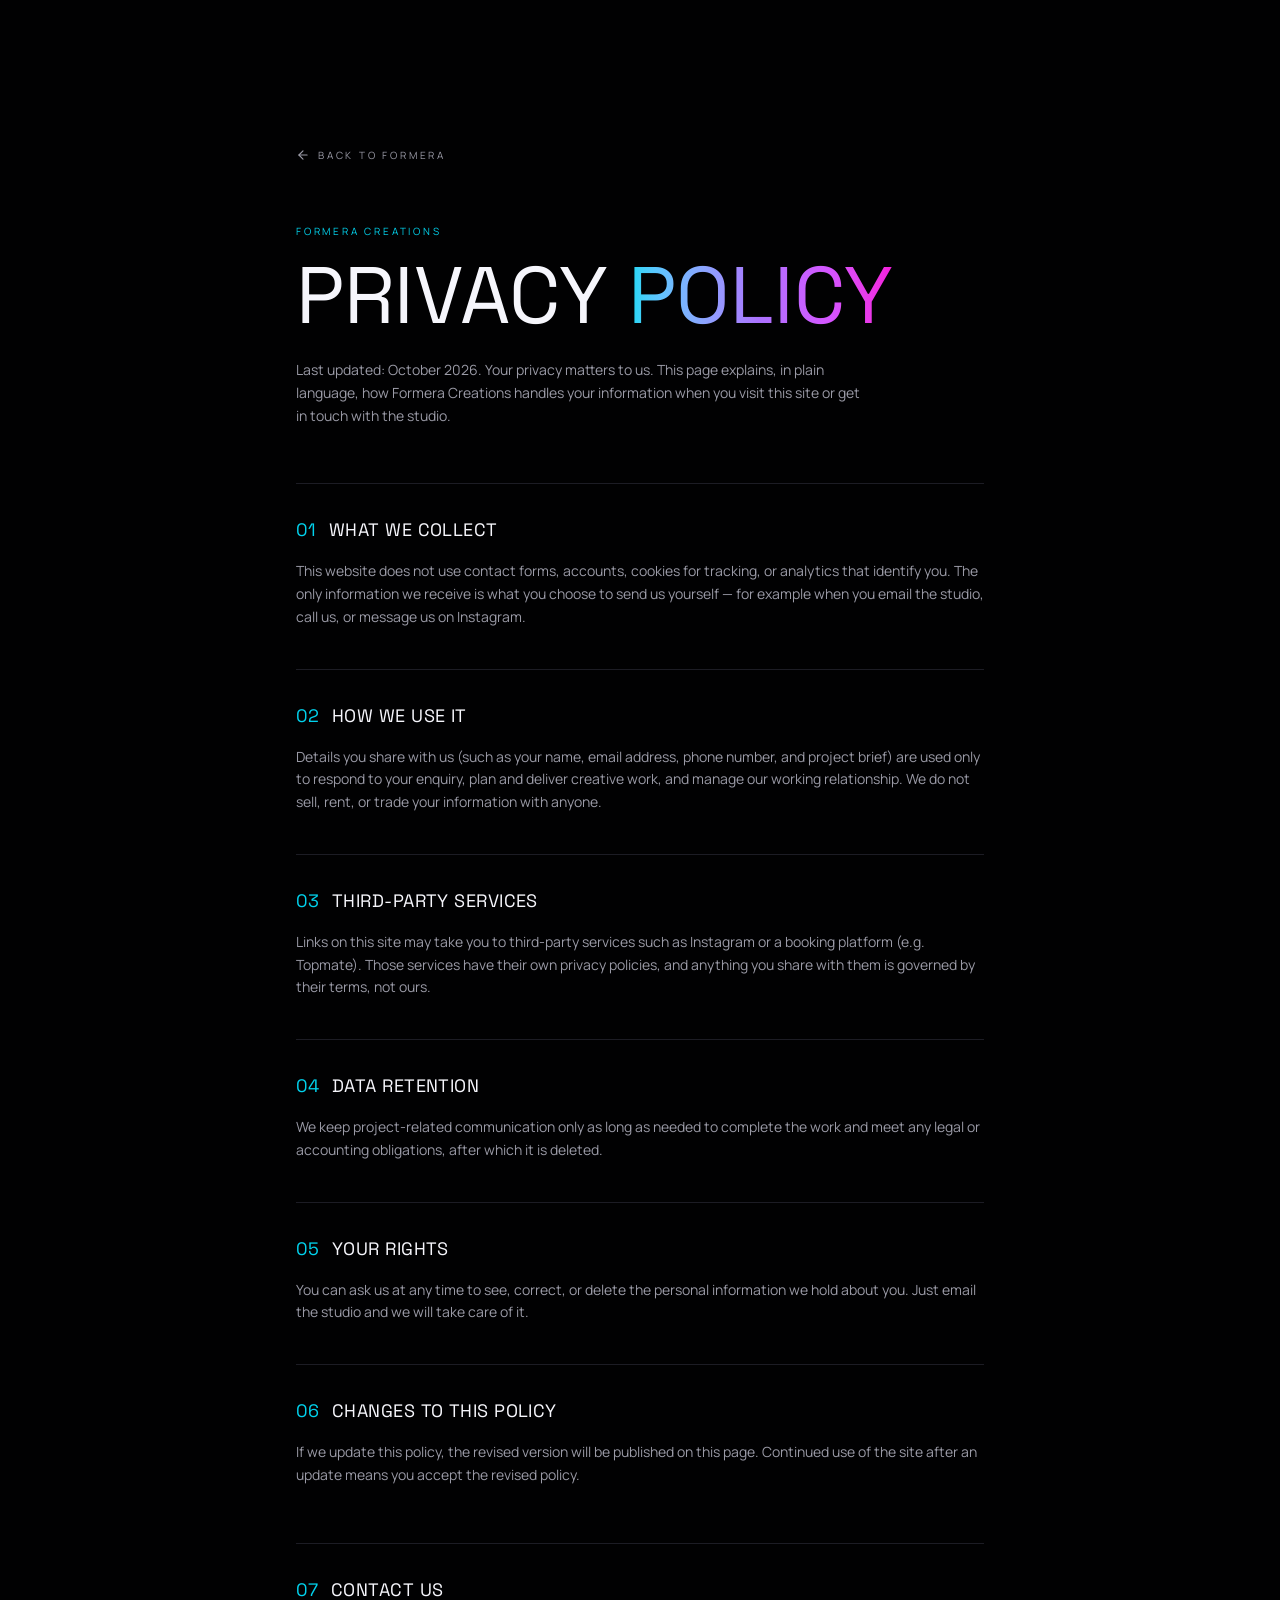
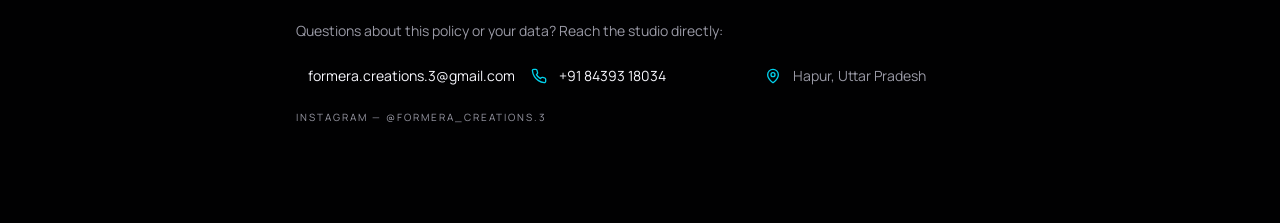
==== privacy.html @ f6e34313 "Add files via upload" ====
<!DOCTYPE html>
<html lang="en-IN">
  <head>
    <meta charset="utf-8"/>
    <meta name="viewport" content="width=device-width, initial-scale=1"/>
    <title>Privacy Policy — Formera Creations</title>
    <meta name="description" content="How Formera Creations handles your information when you visit this site or contact the studio."/>
    <meta name="author" content="Formera"/>
    <meta property="og:title" content="Privacy Policy — Formera Creations"/>
    <meta property="og:description" content="How Formera Creations handles your information when you visit this site or contact the studio."/>
    <meta property="og:type" content="website"/>
    <meta name="twitter:card" content="summary"/>
    <meta property="og:url" content="https://corridor-showcase.lovable.app/privacy"/>
    <meta property="og:site_name" content="Formera"/>
    <meta property="og:locale" content="en_IN"/>
    <meta name="twitter:title" content="Privacy Policy — Formera Creations"/>
    <meta name="twitter:description" content="How Formera Creations handles your information when you visit this site or contact the studio."/>
    <link rel="preconnect" href="https://fonts.googleapis.com"/>
    <link rel="preconnect" href="https://fonts.gstatic.com" crossorigin="anonymous"/>
    <link rel="stylesheet" href="https://fonts.googleapis.com/css2?family=Manrope:wght@400;500;600&amp;family=Space+Grotesk:wght@400;500;600;700&amp;display=swap"/>
    <link rel="stylesheet" href="css/styles.css"/>
    <link rel="icon" href="favicon.png" type="image/png"/>
    <link rel="canonical" href="https://corridor-showcase.lovable.app/privacy"/>
    <link rel="alternate" hreflang="en-IN" href="https://corridor-showcase.lovable.app/privacy"/>
    <link rel="alternate" hreflang="x-default" href="https://corridor-showcase.lovable.app/privacy"/>
    <script type="application/ld+json">
      {"@context":"https://schema.org","@type":"BreadcrumbList","itemListElement":[{"@type":"ListItem","position":1,"name":"Home","item":"https://corridor-showcase.lovable.app/"},{"@type":"ListItem","position":2,"name":"Privacy Policy","item":"https://corridor-showcase.lovable.app/privacy"}]}
    </script>
  </head>
  <body>
    <main id="top" class="min-h-screen bg-background text-foreground">
      <div class="mx-auto max-w-3xl px-5 pb-24 pt-28 md:px-10 md:pt-36">
        <a href="index.html" class="inline-flex items-center gap-2 text-[10px] uppercase tracking-[0.28em] text-muted-foreground transition-colors hover:text-accent"><svg xmlns="http://www.w3.org/2000/svg" width="24" height="24" viewBox="0 0 24 24" fill="none" stroke="currentColor" stroke-width="2" stroke-linecap="round" stroke-linejoin="round" class="lucide lucide-arrow-left size-3.5" aria-hidden="true"><path d="m12 19-7-7 7-7"></path><path d="M19 12H5"></path></svg> Back to Formera</a>
        <p class="mt-14 text-[10px] uppercase tracking-[0.28em] text-accent">Formera Creations</p>
        <h1 class="mt-4 font-display text-[clamp(2.5rem,7vw,5rem)] uppercase leading-none">Privacy <span class="text-gradient">policy</span></h1>
        <p class="mt-6 max-w-xl text-sm leading-relaxed text-muted-foreground">Last updated: October 2026. Your privacy matters to us. This page explains, in plain language, how Formera Creations handles your information when you visit this site or get in touch with the studio.</p>
        <div class="mt-14 space-y-10">
          <section class="border-t border-border pt-8">
            <h2 class="font-display text-lg uppercase tracking-wide"><span class="mr-3 text-accent">01</span>What we collect</h2>
            <p class="mt-4 text-sm leading-relaxed text-muted-foreground">This website does not use contact forms, accounts, cookies for tracking, or analytics that identify you. The only information we receive is what you choose to send us yourself — for example when you email the studio, call us, or message us on Instagram.</p>
          </section>
          <section class="border-t border-border pt-8">
            <h2 class="font-display text-lg uppercase tracking-wide"><span class="mr-3 text-accent">02</span>How we use it</h2>
            <p class="mt-4 text-sm leading-relaxed text-muted-foreground">Details you share with us (such as your name, email address, phone number, and project brief) are used only to respond to your enquiry, plan and deliver creative work, and manage our working relationship. We do not sell, rent, or trade your information with anyone.</p>
          </section>
          <section class="border-t border-border pt-8">
            <h2 class="font-display text-lg uppercase tracking-wide"><span class="mr-3 text-accent">03</span>Third-party services</h2>
            <p class="mt-4 text-sm leading-relaxed text-muted-foreground">Links on this site may take you to third-party services such as Instagram or a booking platform (e.g. Topmate). Those services have their own privacy policies, and anything you share with them is governed by their terms, not ours.</p>
          </section>
          <section class="border-t border-border pt-8">
            <h2 class="font-display text-lg uppercase tracking-wide"><span class="mr-3 text-accent">04</span>Data retention</h2>
            <p class="mt-4 text-sm leading-relaxed text-muted-foreground">We keep project-related communication only as long as needed to complete the work and meet any legal or accounting obligations, after which it is deleted.</p>
          </section>
          <section class="border-t border-border pt-8">
            <h2 class="font-display text-lg uppercase tracking-wide"><span class="mr-3 text-accent">05</span>Your rights</h2>
            <p class="mt-4 text-sm leading-relaxed text-muted-foreground">You can ask us at any time to see, correct, or delete the personal information we hold about you. Just email the studio and we will take care of it.</p>
          </section>
          <section class="border-t border-border pt-8">
            <h2 class="font-display text-lg uppercase tracking-wide"><span class="mr-3 text-accent">06</span>Changes to this policy</h2>
            <p class="mt-4 text-sm leading-relaxed text-muted-foreground">If we update this policy, the revised version will be published on this page. Continued use of the site after an update means you accept the revised policy.</p>
          </section>
        </div>
        <section class="mt-14 border-t border-border pt-8">
          <h2 class="font-display text-lg uppercase tracking-wide"><span class="mr-3 text-accent">07</span>Contact us</h2>
          <p class="mt-4 text-sm leading-relaxed text-muted-foreground">Questions about this policy or your data? Reach the studio directly:</p>
          <div class="mt-6 grid gap-4 text-sm sm:grid-cols-3">
            <a href="mailto:formera.creations.3@gmail.com" class="contact-link"><svg xmlns="http://www.w3.org/2000/svg" width="24" height="24" viewBox="0 0 24 24" fill="none" stroke="currentColor" stroke-width="2" stroke-linecap="round" stroke-linejoin="round" class="lucide lucide-mail size-4 text-accent" aria-hidden="true"><rect width="20" height="16" x="2" y="4" rx="2"></rect><path d="m22 7-8.97 5.7a1.94 1.94 0 0 1-2.06 0L2 7"></path></svg>formera.creations.3@gmail.com</a>
            <a href="tel:+918439318034" class="contact-link"><svg xmlns="http://www.w3.org/2000/svg" width="24" height="24" viewBox="0 0 24 24" fill="none" stroke="currentColor" stroke-width="2" stroke-linecap="round" stroke-linejoin="round" class="lucide lucide-phone size-4 text-accent" aria-hidden="true"><path d="M22 16.92v3a2 2 0 0 1-2.18 2 19.79 19.79 0 0 1-8.63-3.07 19.5 19.5 0 0 1-6-6 19.79 19.79 0 0 1-3.07-8.67A2 2 0 0 1 4.11 2h3a2 2 0 0 1 2 1.72 12.84 12.84 0 0 0 .7 2.81 2 2 0 0 1-.45 2.11L8.09 9.91a16 16 0 0 0 6 6l1.27-1.27a2 2 0 0 1 2.11-.45 12.84 12.84 0 0 0 2.81.7A2 2 0 0 1 22 16.92z"></path></svg>+91 84393 18034</a>
            <span class="contact-link text-muted-foreground"><svg xmlns="http://www.w3.org/2000/svg" width="24" height="24" viewBox="0 0 24 24" fill="none" stroke="currentColor" stroke-width="2" stroke-linecap="round" stroke-linejoin="round" class="lucide lucide-map-pin size-4 text-accent" aria-hidden="true"><path d="M20 10c0 4.993-5.539 10.193-7.399 11.799a1 1 0 0 1-1.202 0C9.539 20.193 4 14.993 4 10a8 8 0 0 1 16 0"></path><circle cx="12" cy="10" r="3"></circle></svg>Hapur, Uttar Pradesh</span>
          </div>
          <a href="https://www.instagram.com/formera_creations.3/" target="_blank" rel="noreferrer" class="mt-6 inline-flex items-center gap-2 text-[10px] uppercase tracking-[0.2em] text-muted-foreground transition-colors hover:text-accent">Instagram — @formera_creations.3</a>
        </section>
      </div>
    </main>
  </body>
</html>
---- css/styles.css ----
/*
 * Formera Creations — stylesheet.
 * This is the compiled result of the original src/styles.css (Tailwind CSS 4 + your theme: colours, fonts,
 * 3D tool tiles, booking cards, hero vignette, brand gradient). Colours are the same oklch values as the original.
 */
/*! tailwindcss v4.3.3 | MIT License | https://tailwindcss.com */
@layer properties;
@layer theme, base, components, utilities;
@layer theme {
  :root, :host {
    --font-sans: "Manrope", sans-serif;
    --font-mono: ui-monospace, SFMono-Regular, Menlo, Monaco, Consolas, "Liberation Mono",
          "Courier New", monospace;
    --spacing: 0.25rem;
    --container-sm: 24rem;
    --container-md: 28rem;
    --container-xl: 36rem;
    --container-3xl: 48rem;
    --container-5xl: 64rem;
    --text-xs: 0.75rem;
    --text-xs--line-height: calc(1 / 0.75);
    --text-sm: 0.875rem;
    --text-sm--line-height: calc(1.25 / 0.875);
    --text-base: 1rem;
    --text-base--line-height: calc(1.5 / 1);
    --text-lg: 1.125rem;
    --text-lg--line-height: calc(1.75 / 1.125);
    --text-xl: 1.25rem;
    --text-xl--line-height: calc(1.75 / 1.25);
    --text-2xl: 1.5rem;
    --text-2xl--line-height: calc(2 / 1.5);
    --text-3xl: 1.875rem;
    --text-3xl--line-height: calc(2.25 / 1.875);
    --text-4xl: 2.25rem;
    --text-4xl--line-height: calc(2.5 / 2.25);
    --text-5xl: 3rem;
    --text-5xl--line-height: 1;
    --text-6xl: 3.75rem;
    --text-6xl--line-height: 1;
    --text-7xl: 4.5rem;
    --text-7xl--line-height: 1;
    --font-weight-medium: 500;
    --font-weight-semibold: 600;
    --font-weight-bold: 700;
    --tracking-tight: -0.025em;
    --tracking-wide: 0.025em;
    --leading-tight: 1.25;
    --leading-relaxed: 1.625;
    --blur-sm: 8px;
    --default-transition-duration: 150ms;
    --default-transition-timing-function: cubic-bezier(0.4, 0, 0.2, 1);
    --default-font-family: "Manrope", sans-serif;
    --default-mono-font-family: var(--font-mono);
    --color-background: var(--background);
    --color-foreground: var(--foreground);
    --color-border: var(--border);
  }
}
@layer base {
  *, ::after, ::before, ::backdrop, ::file-selector-button {
    box-sizing: border-box;
    margin: 0;
    padding: 0;
    border: 0 solid;
  }
  html, :host {
    line-height: 1.5;
    -webkit-text-size-adjust: 100%;
    tab-size: 4;
    font-family: var(--default-font-family, -apple-system, BlinkMacSystemFont, "Segoe UI", Roboto, "Helvetica Neue", "Noto Sans", Arial, sans-serif, "Apple Color Emoji", "Segoe UI Emoji", "Segoe UI Symbol", "Noto Color Emoji");
    font-feature-settings: var(--default-font-feature-settings, normal);
    font-variation-settings: var(--default-font-variation-settings, normal);
    -webkit-tap-highlight-color: transparent;
  }
  hr {
    height: 0;
    color: inherit;
    border-top-width: 1px;
  }
  abbr:where([title]) {
    -webkit-text-decoration: underline dotted;
    text-decoration: underline dotted;
  }
  h1, h2, h3, h4, h5, h6 {
    font-size: inherit;
    font-weight: inherit;
  }
  a {
    color: inherit;
    -webkit-text-decoration: inherit;
    text-decoration: inherit;
  }
  b, strong {
    font-weight: bolder;
  }
  code, kbd, samp, pre {
    font-family: var(--default-mono-font-family, ui-monospace, SFMono-Regular, Menlo, Monaco, Consolas, "Liberation Mono", "Courier New", monospace);
    font-feature-settings: var(--default-mono-font-feature-settings, normal);
    font-variation-settings: var(--default-mono-font-variation-settings, normal);
    font-size: 1em;
  }
  small {
    font-size: 80%;
  }
  sub, sup {
    font-size: 75%;
    line-height: 0;
    position: relative;
    vertical-align: baseline;
  }
  sub {
    bottom: -0.25em;
  }
  sup {
    top: -0.5em;
  }
  table {
    text-indent: 0;
    border-color: inherit;
    border-collapse: collapse;
  }
  :-moz-focusring:where(:not(iframe)) {
    outline: auto;
  }
  progress {
    vertical-align: baseline;
  }
  summary {
    display: list-item;
  }
  ol, ul, menu {
    list-style: none;
  }
  img, svg, video, canvas, audio, iframe, embed, object {
    display: block;
    vertical-align: middle;
  }
  img, video {
    max-width: 100%;
    height: auto;
  }
  button, input, select, optgroup, textarea, ::file-selector-button {
    font: inherit;
    font-feature-settings: inherit;
    font-variation-settings: inherit;
    letter-spacing: inherit;
    color: inherit;
    border-radius: 0;
    background-color: transparent;
    opacity: 1;
  }
  :where(select:is([multiple], [size])) optgroup {
    font-weight: bolder;
  }
  :where(select:is([multiple], [size])) optgroup option {
    padding-inline-start: 20px;
  }
  ::file-selector-button {
    margin-inline-end: 4px;
  }
  ::placeholder {
    opacity: 1;
  }
  @supports (not (-webkit-appearance: -apple-pay-button))  or (contain-intrinsic-size: 1px) {
    ::placeholder {
      color: currentcolor;
    }
    @supports (color: color-mix(in lab, red, red)) {
      ::placeholder {
        color: color-mix(in oklab, currentcolor 50%, transparent);
      }
    }
  }
  textarea {
    resize: vertical;
  }
  ::-webkit-search-decoration {
    -webkit-appearance: none;
  }
  ::-webkit-date-and-time-value {
    min-height: 1lh;
    text-align: inherit;
  }
  ::-webkit-datetime-edit {
    display: inline-flex;
  }
  ::-webkit-datetime-edit-fields-wrapper {
    padding: 0;
  }
  ::-webkit-datetime-edit, ::-webkit-datetime-edit-year-field, ::-webkit-datetime-edit-month-field, ::-webkit-datetime-edit-day-field, ::-webkit-datetime-edit-hour-field, ::-webkit-datetime-edit-minute-field, ::-webkit-datetime-edit-second-field, ::-webkit-datetime-edit-millisecond-field, ::-webkit-datetime-edit-meridiem-field {
    padding-block: 0;
  }
  ::-webkit-calendar-picker-indicator {
    line-height: 1;
  }
  :-moz-ui-invalid {
    box-shadow: none;
  }
  button, input:where([type="button"], [type="reset"], [type="submit"]), ::file-selector-button {
    appearance: button;
  }
  ::-webkit-inner-spin-button, ::-webkit-outer-spin-button {
    height: auto;
  }
  [hidden]:where(:not([hidden="until-found"])) {
    display: none !important;
  }
}
@layer utilities {
  .tool-tile-shine {
    position: absolute;
    inset: 0;
    pointer-events: none;
    background: linear-gradient(135deg, currentColor, transparent 42%);
    opacity: 0.09;
  }
  .pointer-events-none {
    pointer-events: none;
  }
  .visible {
    visibility: visible;
  }
  .booking-horizon {
    position: absolute;
    inset: 35% -15% -30%;
    opacity: 0.55;
    background-image: linear-gradient(var(--stream-border) 1px, transparent 1px), linear-gradient(90deg, var(--stream-border) 1px, transparent 1px);
    background-size: 5rem 5rem;
    transform: rotateX(68deg);
    transform-origin: center top;
    mask-image: linear-gradient(to bottom, transparent, black 30%, transparent 92%);
  }
  .absolute {
    position: absolute;
  }
  .relative {
    position: relative;
  }
  .static {
    position: static;
  }
  .inset-0 {
    inset: 0px;
  }
  .top-4 {
    top: calc(var(--spacing) * 4);
  }
  .left-4 {
    left: calc(var(--spacing) * 4);
  }
  .isolate {
    isolation: isolate;
  }
  .z-10 {
    z-index: 10;
  }
  .z-20 {
    z-index: 20;
  }
  .mx-auto {
    margin-inline: auto;
  }
  .mt-2 {
    margin-top: calc(var(--spacing) * 2);
  }
  .mt-3 {
    margin-top: calc(var(--spacing) * 3);
  }
  .mt-4 {
    margin-top: calc(var(--spacing) * 4);
  }
  .mt-5 {
    margin-top: calc(var(--spacing) * 5);
  }
  .mt-6 {
    margin-top: calc(var(--spacing) * 6);
  }
  .mt-7 {
    margin-top: calc(var(--spacing) * 7);
  }
  .mt-8 {
    margin-top: calc(var(--spacing) * 8);
  }
  .mt-10 {
    margin-top: calc(var(--spacing) * 10);
  }
  .mt-14 {
    margin-top: calc(var(--spacing) * 14);
  }
  .mt-16 {
    margin-top: calc(var(--spacing) * 16);
  }
  .mt-20 {
    margin-top: calc(var(--spacing) * 20);
  }
  .mt-24 {
    margin-top: calc(var(--spacing) * 24);
  }
  .mt-auto {
    margin-top: auto;
  }
  .mr-3 {
    margin-right: calc(var(--spacing) * 3);
  }
  .mb-2 {
    margin-bottom: calc(var(--spacing) * 2);
  }
  .mb-3 {
    margin-bottom: calc(var(--spacing) * 3);
  }
  .mb-4 {
    margin-bottom: calc(var(--spacing) * 4);
  }
  .mb-14 {
    margin-bottom: calc(var(--spacing) * 14);
  }
  .mb-16 {
    margin-bottom: calc(var(--spacing) * 16);
  }
  .featured-work-grid {
    display: grid;
    gap: 2rem;
  }
  @media (min-width: 768px) {
    .featured-work-grid {
      grid-template-columns: minmax(0, 2.15fr) minmax(19rem, 0.9fr);
      gap: 2.5rem;
    }
  }
  .service-grid {
    display: grid;
  }
  @media (min-width: 768px) {
    .service-grid {
      grid-template-columns: repeat(2, minmax(0, 1fr));
    }
  }
  @media (min-width: 768px) {
    .service-grid > article:nth-child(odd) {
      border-right: 1px solid var(--border);
    }
  }
  .contact-link {
    display: flex;
    align-items: center;
    gap: 0.75rem;
    transition: color 180ms ease;
  }
  .contact-link:hover {
    color: var(--accent);
  }
  .block {
    display: block;
  }
  .flex {
    display: flex;
  }
  .grid {
    display: grid;
  }
  .hidden {
    display: none;
  }
  .inline-flex {
    display: inline-flex;
  }
  .aspect-\[16\/10\] {
    aspect-ratio: 16/10;
  }
  .size-3 {
    width: calc(var(--spacing) * 3);
    height: calc(var(--spacing) * 3);
  }
  .size-3\.5 {
    width: calc(var(--spacing) * 3.5);
    height: calc(var(--spacing) * 3.5);
  }
  .size-4 {
    width: calc(var(--spacing) * 4);
    height: calc(var(--spacing) * 4);
  }
  .size-8 {
    width: calc(var(--spacing) * 8);
    height: calc(var(--spacing) * 8);
  }
  .size-11 {
    width: calc(var(--spacing) * 11);
    height: calc(var(--spacing) * 11);
  }
  .size-14 {
    width: calc(var(--spacing) * 14);
    height: calc(var(--spacing) * 14);
  }
  .h-10 {
    height: calc(var(--spacing) * 10);
  }
  .h-full {
    height: 100%;
  }
  .booking-card {
    min-height: 20rem;
    transition: transform 300ms ease, border-color 300ms ease;
  }
  .booking-card:hover {
    transform: translateY(-0.5rem);
    border-color: var(--accent);
  }
  .min-h-52 {
    min-height: calc(var(--spacing) * 52);
  }
  .min-h-\[calc\(100svh-96px\)\] {
    min-height: calc(100svh - 96px);
  }
  .min-h-screen {
    min-height: 100vh;
  }
  .min-h-svh {
    min-height: 100svh;
  }
  .w-auto {
    width: auto;
  }
  .w-full {
    width: 100%;
  }
  .max-w-3xl {
    max-width: var(--container-3xl);
  }
  .max-w-5xl {
    max-width: var(--container-5xl);
  }
  .max-w-md {
    max-width: var(--container-md);
  }
  .max-w-sm {
    max-width: var(--container-sm);
  }
  .max-w-xl {
    max-width: var(--container-xl);
  }
  .tool-tile {
    transform: rotateY(-8deg) rotateX(7deg);
    transform-style: preserve-3d;
    box-shadow: 0.7rem 0.9rem 0 var(--border), 0 1.5rem 3rem var(--stream-glow);
    animation: tool-float 5s ease-in-out infinite;
    transition: border-color 250ms ease, box-shadow 250ms ease;
  }
  .tool-tile:nth-child(even) {
    transform: rotateY(8deg) rotateX(7deg);
  }
  .tool-tile:hover {
    border-color: currentColor;
    box-shadow: 0.7rem 0.9rem 0 var(--border), 0 1.5rem 3rem var(--stream-glow);
  }
  .tool-mark {
    background: var(--secondary);
    box-shadow: 0.35rem 0.35rem 0 var(--border);
    transform: translateZ(1.4rem);
  }
  .booking-grid {
    transform-style: preserve-3d;
  }
  @media (min-width: 768px) {
    .booking-grid > article:nth-child(1) {
      transform: rotateY(6deg) translateZ(1.5rem);
    }
  }
  @media (min-width: 768px) {
    .booking-grid > article:nth-child(2) {
      transform: translateZ(4rem);
    }
  }
  @media (min-width: 768px) {
    .booking-grid > article:nth-child(3) {
      transform: rotateY(-6deg) translateZ(1.5rem);
    }
  }
  .grid-cols-2 {
    grid-template-columns: repeat(2, minmax(0, 1fr));
  }
  .flex-col {
    flex-direction: column;
  }
  .flex-wrap {
    flex-wrap: wrap;
  }
  .place-items-center {
    place-items: center;
  }
  .items-center {
    align-items: center;
  }
  .items-end {
    align-items: flex-end;
  }
  .justify-between {
    justify-content: space-between;
  }
  .justify-center {
    justify-content: center;
  }
  .gap-2 {
    gap: calc(var(--spacing) * 2);
  }
  .gap-3 {
    gap: calc(var(--spacing) * 3);
  }
  .gap-4 {
    gap: calc(var(--spacing) * 4);
  }
  .gap-5 {
    gap: calc(var(--spacing) * 5);
  }
  .gap-7 {
    gap: calc(var(--spacing) * 7);
  }
  .gap-8 {
    gap: calc(var(--spacing) * 8);
  }
  .gap-14 {
    gap: calc(var(--spacing) * 14);
  }
  .gap-px {
    gap: 1px;
  }
  :where(.space-y-10 > :not(:last-child)) {
    --tw-space-y-reverse: 0;
    margin-block-start: calc(calc(var(--spacing) * 10) * var(--tw-space-y-reverse));
    margin-block-end: calc(calc(var(--spacing) * 10) * calc(1 - var(--tw-space-y-reverse)));
  }
  :where(.space-y-20 > :not(:last-child)) {
    --tw-space-y-reverse: 0;
    margin-block-start: calc(calc(var(--spacing) * 20) * var(--tw-space-y-reverse));
    margin-block-end: calc(calc(var(--spacing) * 20) * calc(1 - var(--tw-space-y-reverse)));
  }
  .overflow-hidden {
    overflow: hidden;
  }
  .overflow-x-auto {
    overflow-x: auto;
  }
  .overflow-x-hidden {
    overflow-x: hidden;
  }
  .rounded-full {
    border-radius: calc(infinity * 1px);
  }
  .rounded-md {
    border-radius: calc(var(--radius) - 2px);
  }
  .border {
    border-style: var(--tw-border-style);
    border-width: 1px;
  }
  .border-y {
    border-block-style: var(--tw-border-style);
    border-block-width: 1px;
  }
  .border-t {
    border-top-style: var(--tw-border-style);
    border-top-width: 1px;
  }
  .border-r {
    border-right-style: var(--tw-border-style);
    border-right-width: 1px;
  }
  .border-b {
    border-bottom-style: var(--tw-border-style);
    border-bottom-width: 1px;
  }
  .border-l {
    border-left-style: var(--tw-border-style);
    border-left-width: 1px;
  }
  .border-border {
    border-color: var(--border);
  }
  .border-current {
    border-color: currentcolor;
  }
  .border-foreground\/50 {
    border-color: var(--foreground);
  }
  @supports (color: color-mix(in lab, red, red)) {
    .border-foreground\/50 {
      border-color: color-mix(in oklab, var(--foreground) 50%, transparent);
    }
  }
  .border-input {
    border-color: var(--input);
  }
  .border-stream-border {
    border-color: var(--stream-border);
  }
  .bg-background {
    background-color: var(--background);
  }
  .bg-background\/80 {
    background-color: var(--background);
  }
  @supports (color: color-mix(in lab, red, red)) {
    .bg-background\/80 {
      background-color: color-mix(in oklab, var(--background) 80%, transparent);
    }
  }
  .bg-background\/85 {
    background-color: var(--background);
  }
  @supports (color: color-mix(in lab, red, red)) {
    .bg-background\/85 {
      background-color: color-mix(in oklab, var(--background) 85%, transparent);
    }
  }
  .bg-border {
    background-color: var(--border);
  }
  .bg-card {
    background-color: var(--card);
  }
  .bg-muted {
    background-color: var(--muted);
  }
  .bg-primary {
    background-color: var(--primary);
  }
  .bg-secondary {
    background-color: var(--secondary);
  }
  .text-gradient {
    background: var(--brand-gradient);
    background-clip: text;
    color: transparent;
  }
  .object-cover {
    object-fit: cover;
  }
  .p-4 {
    padding: calc(var(--spacing) * 4);
  }
  .p-6 {
    padding: calc(var(--spacing) * 6);
  }
  .p-8 {
    padding: calc(var(--spacing) * 8);
  }
  .px-3 {
    padding-inline: calc(var(--spacing) * 3);
  }
  .px-4 {
    padding-inline: calc(var(--spacing) * 4);
  }
  .px-5 {
    padding-inline: calc(var(--spacing) * 5);
  }
  .py-1 {
    padding-block: var(--spacing);
  }
  .py-2 {
    padding-block: calc(var(--spacing) * 2);
  }
  .py-5 {
    padding-block: calc(var(--spacing) * 5);
  }
  .py-6 {
    padding-block: calc(var(--spacing) * 6);
  }
  .py-8 {
    padding-block: calc(var(--spacing) * 8);
  }
  .py-24 {
    padding-block: calc(var(--spacing) * 24);
  }
  .pt-5 {
    padding-top: calc(var(--spacing) * 5);
  }
  .pt-8 {
    padding-top: calc(var(--spacing) * 8);
  }
  .pt-12 {
    padding-top: calc(var(--spacing) * 12);
  }
  .pt-20 {
    padding-top: calc(var(--spacing) * 20);
  }
  .pt-24 {
    padding-top: calc(var(--spacing) * 24);
  }
  .pt-28 {
    padding-top: calc(var(--spacing) * 28);
  }
  .pb-1 {
    padding-bottom: var(--spacing);
  }
  .pb-2 {
    padding-bottom: calc(var(--spacing) * 2);
  }
  .pb-5 {
    padding-bottom: calc(var(--spacing) * 5);
  }
  .pb-7 {
    padding-bottom: calc(var(--spacing) * 7);
  }
  .pb-8 {
    padding-bottom: calc(var(--spacing) * 8);
  }
  .pb-10 {
    padding-bottom: calc(var(--spacing) * 10);
  }
  .pb-16 {
    padding-bottom: calc(var(--spacing) * 16);
  }
  .pb-24 {
    padding-bottom: calc(var(--spacing) * 24);
  }
  .text-center {
    text-align: center;
  }
  .text-right {
    text-align: right;
  }
  .font-display {
    font-family: "Space Grotesk", sans-serif;
  }
  .text-2xl {
    font-size: var(--text-2xl);
    line-height: var(--tw-leading, var(--text-2xl--line-height));
  }
  .text-3xl {
    font-size: var(--text-3xl);
    line-height: var(--tw-leading, var(--text-3xl--line-height));
  }
  .text-4xl {
    font-size: var(--text-4xl);
    line-height: var(--tw-leading, var(--text-4xl--line-height));
  }
  .text-5xl {
    font-size: var(--text-5xl);
    line-height: var(--tw-leading, var(--text-5xl--line-height));
  }
  .text-7xl {
    font-size: var(--text-7xl);
    line-height: var(--tw-leading, var(--text-7xl--line-height));
  }
  .text-base {
    font-size: var(--text-base);
    line-height: var(--tw-leading, var(--text-base--line-height));
  }
  .text-lg {
    font-size: var(--text-lg);
    line-height: var(--tw-leading, var(--text-lg--line-height));
  }
  .text-sm {
    font-size: var(--text-sm);
    line-height: var(--tw-leading, var(--text-sm--line-height));
  }
  .text-xl {
    font-size: var(--text-xl);
    line-height: var(--tw-leading, var(--text-xl--line-height));
  }
  .text-xs {
    font-size: var(--text-xs);
    line-height: var(--tw-leading, var(--text-xs--line-height));
  }
  .text-\[10px\] {
    font-size: 10px;
  }
  .text-\[clamp\(1\.2rem\,3vw\,2\.5rem\)\] {
    font-size: clamp(1.2rem, 3vw, 2.5rem);
  }
  .text-\[clamp\(2\.5rem\,7vw\,5rem\)\] {
    font-size: clamp(2.5rem, 7vw, 5rem);
  }
  .text-\[clamp\(3\.5rem\,12vw\,11rem\)\] {
    font-size: clamp(3.5rem, 12vw, 11rem);
  }
  .text-\[clamp\(3rem\,10vw\,9rem\)\] {
    font-size: clamp(3rem, 10vw, 9rem);
  }
  .leading-\[0\.8\] {
    --tw-leading: 0.8;
    line-height: 0.8;
  }
  .leading-\[1\.05\] {
    --tw-leading: 1.05;
    line-height: 1.05;
  }
  .leading-\[1\.15\] {
    --tw-leading: 1.15;
    line-height: 1.15;
  }
  .leading-none {
    --tw-leading: 1;
    line-height: 1;
  }
  .leading-relaxed {
    --tw-leading: var(--leading-relaxed);
    line-height: var(--leading-relaxed);
  }
  .leading-tight {
    --tw-leading: var(--leading-tight);
    line-height: var(--leading-tight);
  }
  .font-bold {
    --tw-font-weight: var(--font-weight-bold);
    font-weight: var(--font-weight-bold);
  }
  .font-medium {
    --tw-font-weight: var(--font-weight-medium);
    font-weight: var(--font-weight-medium);
  }
  .font-semibold {
    --tw-font-weight: var(--font-weight-semibold);
    font-weight: var(--font-weight-semibold);
  }
  .tracking-\[0\.2em\] {
    --tw-tracking: 0.2em;
    letter-spacing: 0.2em;
  }
  .tracking-\[0\.03em\] {
    --tw-tracking: 0.03em;
    letter-spacing: 0.03em;
  }
  .tracking-\[0\.12em\] {
    --tw-tracking: 0.12em;
    letter-spacing: 0.12em;
  }
  .tracking-\[0\.14em\] {
    --tw-tracking: 0.14em;
    letter-spacing: 0.14em;
  }
  .tracking-\[0\.16em\] {
    --tw-tracking: 0.16em;
    letter-spacing: 0.16em;
  }
  .tracking-\[0\.18em\] {
    --tw-tracking: 0.18em;
    letter-spacing: 0.18em;
  }
  .tracking-\[0\.28em\] {
    --tw-tracking: 0.28em;
    letter-spacing: 0.28em;
  }
  .tracking-\[0\.36em\] {
    --tw-tracking: 0.36em;
    letter-spacing: 0.36em;
  }
  .tracking-tight {
    --tw-tracking: var(--tracking-tight);
    letter-spacing: var(--tracking-tight);
  }
  .tracking-wide {
    --tw-tracking: var(--tracking-wide);
    letter-spacing: var(--tracking-wide);
  }
  .nav-link {
    color: var(--muted-foreground);
    transition: color 180ms ease;
  }
  .nav-link:hover {
    color: var(--foreground);
  }
  .text-accent {
    color: var(--accent);
  }
  .text-foreground {
    color: var(--foreground);
  }
  .text-foreground\/85 {
    color: var(--foreground);
  }
  @supports (color: color-mix(in lab, red, red)) {
    .text-foreground\/85 {
      color: color-mix(in oklab, var(--foreground) 85%, transparent);
    }
  }
  .text-muted-foreground {
    color: var(--muted-foreground);
  }
  .text-primary-foreground {
    color: var(--primary-foreground);
  }
  .uppercase {
    text-transform: uppercase;
  }
  .shadow-stream-card {
    --tw-shadow: 0 0 40px var(--tw-shadow-color, var(--stream-glow));
    box-shadow: var(--tw-inset-shadow), var(--tw-inset-ring-shadow), var(--tw-ring-offset-shadow), var(--tw-ring-shadow), var(--tw-shadow);
  }
  .saturate-125 {
    --tw-saturate: saturate(125%);
    filter: var(--tw-blur,) var(--tw-brightness,) var(--tw-contrast,) var(--tw-grayscale,) var(--tw-hue-rotate,) var(--tw-invert,) var(--tw-saturate,) var(--tw-sepia,) var(--tw-drop-shadow,);
  }
  .backdrop-blur-sm {
    --tw-backdrop-blur: blur(var(--blur-sm));
    -webkit-backdrop-filter: var(--tw-backdrop-blur,) var(--tw-backdrop-brightness,) var(--tw-backdrop-contrast,) var(--tw-backdrop-grayscale,) var(--tw-backdrop-hue-rotate,) var(--tw-backdrop-invert,) var(--tw-backdrop-opacity,) var(--tw-backdrop-saturate,) var(--tw-backdrop-sepia,);
    backdrop-filter: var(--tw-backdrop-blur,) var(--tw-backdrop-brightness,) var(--tw-backdrop-contrast,) var(--tw-backdrop-grayscale,) var(--tw-backdrop-hue-rotate,) var(--tw-backdrop-invert,) var(--tw-backdrop-opacity,) var(--tw-backdrop-saturate,) var(--tw-backdrop-sepia,);
  }
  .transition-colors {
    transition-property: color, background-color, border-color, outline-color, text-decoration-color, fill, stroke, --tw-gradient-from, --tw-gradient-via, --tw-gradient-to;
    transition-timing-function: var(--tw-ease, var(--default-transition-timing-function));
    transition-duration: var(--tw-duration, var(--default-transition-duration));
  }
  .transition-opacity {
    transition-property: opacity;
    transition-timing-function: var(--tw-ease, var(--default-transition-timing-function));
    transition-duration: var(--tw-duration, var(--default-transition-duration));
  }
  .transition-transform {
    transition-property: transform, translate, scale, rotate;
    transition-timing-function: var(--tw-ease, var(--default-transition-timing-function));
    transition-duration: var(--tw-duration, var(--default-transition-duration));
  }
  .duration-300 {
    --tw-duration: 300ms;
    transition-duration: 300ms;
  }
  .duration-700 {
    --tw-duration: 700ms;
    transition-duration: 700ms;
  }
  .booking-stage {
    background: var(--hero-surface);
    perspective: 75rem;
  }
  .tools-stage {
    background: var(--hero-surface);
    perspective: 65rem;
  }
  .bg-hero {
    background: var(--hero-surface);
  }
  .bg-hero-vignette {
    background: var(--hero-vignette);
  }
  .tools-grid {
    transform-style: preserve-3d;
  }
  @media (hover: hover) {
    .group-hover\:translate-x-0\.5:is(:where(.group):hover *) {
      --tw-translate-x: calc(var(--spacing) * 0.5);
      translate: var(--tw-translate-x) var(--tw-translate-y);
    }
    .group-hover\:translate-x-2:is(:where(.group):hover *) {
      --tw-translate-x: calc(var(--spacing) * 2);
      translate: var(--tw-translate-x) var(--tw-translate-y);
    }
    .group-hover\:-translate-y-0\.5:is(:where(.group):hover *) {
      --tw-translate-y: calc(var(--spacing) * -0.5);
      translate: var(--tw-translate-x) var(--tw-translate-y);
    }
    .group-hover\:text-accent:is(:where(.group):hover *) {
      color: var(--accent);
    }
    .hover\:scale-\[1\.02\]:hover {
      scale: 1.02;
    }
    .hover\:border-accent:hover {
      border-color: var(--accent);
    }
    .hover\:bg-accent:hover {
      background-color: var(--accent);
    }
    .hover\:bg-primary\/90:hover {
      background-color: var(--primary);
    }
    @supports (color: color-mix(in lab, red, red)) {
      .hover\:bg-primary\/90:hover {
        background-color: color-mix(in oklab, var(--primary) 90%, transparent);
      }
    }
    .hover\:text-accent:hover {
      color: var(--accent);
    }
    .hover\:opacity-75:hover {
      opacity: 75%;
    }
  }
  @media (width >= 40rem) {
    .sm\:min-h-60 {
      min-height: calc(var(--spacing) * 60);
    }
    .sm\:grid-cols-3 {
      grid-template-columns: repeat(3, minmax(0, 1fr));
    }
    .sm\:flex-row {
      flex-direction: row;
    }
  }
  @media (width >= 48rem) {
    .md\:order-1 {
      order: 1;
    }
    .md\:order-2 {
      order: 2;
    }
    .md\:col-span-2 {
      grid-column: span 2 / span 2;
    }
    .md\:col-span-4 {
      grid-column: span 4 / span 4;
    }
    .md\:col-span-6 {
      grid-column: span 6 / span 6;
    }
    .md\:block {
      display: block;
    }
    .md\:size-14 {
      width: calc(var(--spacing) * 14);
      height: calc(var(--spacing) * 14);
    }
    .md\:size-16 {
      width: calc(var(--spacing) * 16);
      height: calc(var(--spacing) * 16);
    }
    .md\:h-12 {
      height: calc(var(--spacing) * 12);
    }
    .md\:grid-cols-2 {
      grid-template-columns: repeat(2, minmax(0, 1fr));
    }
    .md\:grid-cols-3 {
      grid-template-columns: repeat(3, minmax(0, 1fr));
    }
    .md\:grid-cols-4 {
      grid-template-columns: repeat(4, minmax(0, 1fr));
    }
    .md\:grid-cols-12 {
      grid-template-columns: repeat(12, minmax(0, 1fr));
    }
    .md\:grid-cols-\[1fr_2\.2fr\] {
      grid-template-columns: 1fr 2.2fr;
    }
    .md\:flex-row {
      flex-direction: row;
    }
    .md\:items-end {
      align-items: flex-end;
    }
    .md\:gap-5 {
      gap: calc(var(--spacing) * 5);
    }
    .md\:gap-8 {
      gap: calc(var(--spacing) * 8);
    }
    :where(.md\:space-y-32 > :not(:last-child)) {
      --tw-space-y-reverse: 0;
      margin-block-start: calc(calc(var(--spacing) * 32) * var(--tw-space-y-reverse));
      margin-block-end: calc(calc(var(--spacing) * 32) * calc(1 - var(--tw-space-y-reverse)));
    }
    .md\:p-5 {
      padding: calc(var(--spacing) * 5);
    }
    .md\:p-8 {
      padding: calc(var(--spacing) * 8);
    }
    .md\:p-9 {
      padding: calc(var(--spacing) * 9);
    }
    .md\:px-10 {
      padding-inline: calc(var(--spacing) * 10);
    }
    .md\:py-7 {
      padding-block: calc(var(--spacing) * 7);
    }
    .md\:py-36 {
      padding-block: calc(var(--spacing) * 36);
    }
    .md\:pt-28 {
      padding-top: calc(var(--spacing) * 28);
    }
    .md\:pt-36 {
      padding-top: calc(var(--spacing) * 36);
    }
    .md\:pb-10 {
      padding-bottom: calc(var(--spacing) * 10);
    }
    .md\:pb-36 {
      padding-bottom: calc(var(--spacing) * 36);
    }
    .md\:text-right {
      text-align: right;
    }
    .md\:text-3xl {
      font-size: var(--text-3xl);
      line-height: var(--tw-leading, var(--text-3xl--line-height));
    }
    .md\:text-5xl {
      font-size: var(--text-5xl);
      line-height: var(--tw-leading, var(--text-5xl--line-height));
    }
    .md\:text-6xl {
      font-size: var(--text-6xl);
      line-height: var(--tw-leading, var(--text-6xl--line-height));
    }
    .md\:text-7xl {
      font-size: var(--text-7xl);
      line-height: var(--tw-leading, var(--text-7xl--line-height));
    }
    .md\:text-base {
      font-size: var(--text-base);
      line-height: var(--tw-leading, var(--text-base--line-height));
    }
    .md\:text-lg {
      font-size: var(--text-lg);
      line-height: var(--tw-leading, var(--text-lg--line-height));
    }
  }
  @media (width >= 64rem) {
    .lg\:flex {
      display: flex;
    }
    .lg\:grid-cols-6 {
      grid-template-columns: repeat(6, minmax(0, 1fr));
    }
  }
}
:root {
  --radius: 0.4rem;
  --background: oklch(0.075 0.008 286);
  --foreground: oklch(0.975 0.008 286);
  --card: oklch(0.12 0.015 286);
  --card-foreground: oklch(0.975 0.008 286);
  --popover: oklch(0.12 0.015 286);
  --popover-foreground: oklch(0.975 0.008 286);
  --primary: oklch(0.73 0.2 303);
  --primary-foreground: oklch(0.08 0.01 286);
  --secondary: oklch(0.11 0.015 286);
  --secondary-foreground: oklch(0.975 0.008 286);
  --muted: oklch(0.16 0.016 286);
  --muted-foreground: oklch(0.69 0.018 286);
  --accent: oklch(0.79 0.14 211);
  --accent-foreground: oklch(0.08 0.01 286);
  --destructive: oklch(0.577 0.245 27.325);
  --destructive-foreground: oklch(0.984 0.003 247.858);
  --border: oklch(0.28 0.018 286 / 70%);
  --input: oklch(0.22 0.018 286);
  --ring: oklch(0.73 0.2 303);
  --stream-border: oklch(0.86 0.12 248 / 28%);
  --stream-glow: oklch(0.67 0.27 315 / 18%);
  --hero-surface: linear-gradient(180deg, oklch(0.075 0.008 286), oklch(0.1 0.03 298));
  --hero-vignette: linear-gradient(180deg, oklch(0.075 0.008 286 / 45%) 0%, transparent 24%, transparent 68%, oklch(0.075 0.008 286 / 90%) 100%);
  --brand-gradient: linear-gradient(90deg, oklch(0.81 0.14 210), oklch(0.7 0.25 294), oklch(0.67 0.29 334));
  --tool-magenta: oklch(0.73 0.22 338);
  --chart-1: oklch(0.646 0.222 41.116);
  --chart-2: oklch(0.6 0.118 184.704);
  --chart-3: oklch(0.398 0.07 227.392);
  --chart-4: oklch(0.828 0.189 84.429);
  --chart-5: oklch(0.769 0.188 70.08);
  --sidebar: oklch(0.984 0.003 247.858);
  --sidebar-foreground: oklch(0.129 0.042 264.695);
  --sidebar-primary: oklch(0.208 0.042 265.755);
  --sidebar-primary-foreground: oklch(0.984 0.003 247.858);
  --sidebar-accent: oklch(0.968 0.007 247.896);
  --sidebar-accent-foreground: oklch(0.208 0.042 265.755);
  --sidebar-border: oklch(0.929 0.013 255.508);
  --sidebar-ring: oklch(0.704 0.04 256.788);
}
.dark {
  --background: oklch(0.129 0.042 264.695);
  --foreground: oklch(0.984 0.003 247.858);
  --card: oklch(0.208 0.042 265.755);
  --card-foreground: oklch(0.984 0.003 247.858);
  --popover: oklch(0.208 0.042 265.755);
  --popover-foreground: oklch(0.984 0.003 247.858);
  --primary: oklch(0.929 0.013 255.508);
  --primary-foreground: oklch(0.208 0.042 265.755);
  --secondary: oklch(0.279 0.041 260.031);
  --secondary-foreground: oklch(0.984 0.003 247.858);
  --muted: oklch(0.279 0.041 260.031);
  --muted-foreground: oklch(0.704 0.04 256.788);
  --accent: oklch(0.279 0.041 260.031);
  --accent-foreground: oklch(0.984 0.003 247.858);
  --destructive: oklch(0.704 0.191 22.216);
  --destructive-foreground: oklch(0.984 0.003 247.858);
  --border: oklch(1 0 0 / 10%);
  --input: oklch(1 0 0 / 15%);
  --ring: oklch(0.551 0.027 264.364);
  --chart-1: oklch(0.488 0.243 264.376);
  --chart-2: oklch(0.696 0.17 162.48);
  --chart-3: oklch(0.769 0.188 70.08);
  --chart-4: oklch(0.627 0.265 303.9);
  --chart-5: oklch(0.645 0.246 16.439);
  --sidebar: oklch(0.208 0.042 265.755);
  --sidebar-foreground: oklch(0.984 0.003 247.858);
  --sidebar-primary: oklch(0.488 0.243 264.376);
  --sidebar-primary-foreground: oklch(0.984 0.003 247.858);
  --sidebar-accent: oklch(0.279 0.041 260.031);
  --sidebar-accent-foreground: oklch(0.984 0.003 247.858);
  --sidebar-border: oklch(1 0 0 / 10%);
  --sidebar-ring: oklch(0.551 0.027 264.364);
}
@layer base {
  * {
    border-color: var(--color-border);
  }
  body {
    background-color: var(--color-background);
    color: var(--color-foreground);
    font-family: var(--font-sans);
    letter-spacing: 0;
  }
  html {
    scroll-behavior: smooth;
  }
  ::selection {
    background: var(--primary);
    color: var(--primary-foreground);
  }
}
@keyframes tool-float {
  0%, 100% {
    translate: 0 0;
  }
  50% {
    translate: 0 -0.45rem;
  }
}
@media (prefers-reduced-motion: reduce) {
  html {
    scroll-behavior: auto;
  }
  *, *::before, *::after {
    animation-duration: 0.01ms !important;
    transition-duration: 0.01ms !important;
  }
}
@property --tw-space-y-reverse {
  syntax: "*";
  inherits: false;
  initial-value: 0;
}
@property --tw-border-style {
  syntax: "*";
  inherits: false;
  initial-value: solid;
}
@property --tw-leading {
  syntax: "*";
  inherits: false;
}
@property --tw-font-weight {
  syntax: "*";
  inherits: false;
}
@property --tw-tracking {
  syntax: "*";
  inherits: false;
}
@property --tw-shadow {
  syntax: "*";
  inherits: false;
  initial-value: 0 0 #0000;
}
@property --tw-shadow-color {
  syntax: "*";
  inherits: false;
}
@property --tw-shadow-alpha {
  syntax: "<percentage>";
  inherits: false;
  initial-value: 100%;
}
@property --tw-inset-shadow {
  syntax: "*";
  inherits: false;
  initial-value: 0 0 #0000;
}
@property --tw-inset-shadow-color {
  syntax: "*";
  inherits: false;
}
@property --tw-inset-shadow-alpha {
  syntax: "<percentage>";
  inherits: false;
  initial-value: 100%;
}
@property --tw-ring-color {
  syntax: "*";
  inherits: false;
}
@property --tw-ring-shadow {
  syntax: "*";
  inherits: false;
  initial-value: 0 0 #0000;
}
@property --tw-inset-ring-color {
  syntax: "*";
  inherits: false;
}
@property --tw-inset-ring-shadow {
  syntax: "*";
  inherits: false;
  initial-value: 0 0 #0000;
}
@property --tw-ring-inset {
  syntax: "*";
  inherits: false;
}
@property --tw-ring-offset-width {
  syntax: "<length>";
  inherits: false;
  initial-value: 0px;
}
@property --tw-ring-offset-color {
  syntax: "*";
  inherits: false;
  initial-value: #fff;
}
@property --tw-ring-offset-shadow {
  syntax: "*";
  inherits: false;
  initial-value: 0 0 #0000;
}
@property --tw-blur {
  syntax: "*";
  inherits: false;
}
@property --tw-brightness {
  syntax: "*";
  inherits: false;
}
@property --tw-contrast {
  syntax: "*";
  inherits: false;
}
@property --tw-grayscale {
  syntax: "*";
  inherits: false;
}
@property --tw-hue-rotate {
  syntax: "*";
  inherits: false;
}
@property --tw-invert {
  syntax: "*";
  inherits: false;
}
@property --tw-opacity {
  syntax: "*";
  inherits: false;
}
@property --tw-saturate {
  syntax: "*";
  inherits: false;
}
@property --tw-sepia {
  syntax: "*";
  inherits: false;
}
@property --tw-drop-shadow {
  syntax: "*";
  inherits: false;
}
@property --tw-drop-shadow-color {
  syntax: "*";
  inherits: false;
}
@property --tw-drop-shadow-alpha {
  syntax: "<percentage>";
  inherits: false;
  initial-value: 100%;
}
@property --tw-drop-shadow-size {
  syntax: "*";
  inherits: false;
}
@property --tw-backdrop-blur {
  syntax: "*";
  inherits: false;
}
@property --tw-backdrop-brightness {
  syntax: "*";
  inherits: false;
}
@property --tw-backdrop-contrast {
  syntax: "*";
  inherits: false;
}
@property --tw-backdrop-grayscale {
  syntax: "*";
  inherits: false;
}
@property --tw-backdrop-hue-rotate {
  syntax: "*";
  inherits: false;
}
@property --tw-backdrop-invert {
  syntax: "*";
  inherits: false;
}
@property --tw-backdrop-opacity {
  syntax: "*";
  inherits: false;
}
@property --tw-backdrop-saturate {
  syntax: "*";
  inherits: false;
}
@property --tw-backdrop-sepia {
  syntax: "*";
  inherits: false;
}
@property --tw-duration {
  syntax: "*";
  inherits: false;
}
@property --tw-translate-x {
  syntax: "*";
  inherits: false;
  initial-value: 0;
}
@property --tw-translate-y {
  syntax: "*";
  inherits: false;
  initial-value: 0;
}
@property --tw-translate-z {
  syntax: "*";
  inherits: false;
  initial-value: 0;
}
@layer properties {
  @supports ((-webkit-hyphens: none) and (not (margin-trim: inline))) or ((-moz-orient: inline) and (not (color:rgb(from red r g b)))) {
    *, ::before, ::after, ::backdrop {
      --tw-space-y-reverse: 0;
      --tw-border-style: solid;
      --tw-leading: initial;
      --tw-font-weight: initial;
      --tw-tracking: initial;
      --tw-shadow: 0 0 #0000;
      --tw-shadow-color: initial;
      --tw-shadow-alpha: 100%;
      --tw-inset-shadow: 0 0 #0000;
      --tw-inset-shadow-color: initial;
      --tw-inset-shadow-alpha: 100%;
      --tw-ring-color: initial;
      --tw-ring-shadow: 0 0 #0000;
      --tw-inset-ring-color: initial;
      --tw-inset-ring-shadow: 0 0 #0000;
      --tw-ring-inset: initial;
      --tw-ring-offset-width: 0px;
      --tw-ring-offset-color: #fff;
      --tw-ring-offset-shadow: 0 0 #0000;
      --tw-blur: initial;
      --tw-brightness: initial;
      --tw-contrast: initial;
      --tw-grayscale: initial;
      --tw-hue-rotate: initial;
      --tw-invert: initial;
      --tw-opacity: initial;
      --tw-saturate: initial;
      --tw-sepia: initial;
      --tw-drop-shadow: initial;
      --tw-drop-shadow-color: initial;
      --tw-drop-shadow-alpha: 100%;
      --tw-drop-shadow-size: initial;
      --tw-backdrop-blur: initial;
      --tw-backdrop-brightness: initial;
      --tw-backdrop-contrast: initial;
      --tw-backdrop-grayscale: initial;
      --tw-backdrop-hue-rotate: initial;
      --tw-backdrop-invert: initial;
      --tw-backdrop-opacity: initial;
      --tw-backdrop-saturate: initial;
      --tw-backdrop-sepia: initial;
      --tw-duration: initial;
      --tw-translate-x: 0;
      --tw-translate-y: 0;
      --tw-translate-z: 0;
    }
  }
}

/*
 * OPTIONAL: tint colours for the six "Tools of the trade" tiles.
 * The original src/styles.css defines these three classes, but the original build never generated them
 * (the class name is assembled in code as tool-tone-${tone}, which Tailwind cannot detect), so on the original
 * site the tiles are plain white. To switch the cyan / violet / magenta tints on, delete the comment opener on
 * the line directly below this note and the comment closer on the line directly after the three rules.
 */
/*
.tool-tone-cyan { color: var(--accent); }
.tool-tone-violet { color: var(--primary); }
.tool-tone-magenta { color: var(--tool-magenta); }
*/
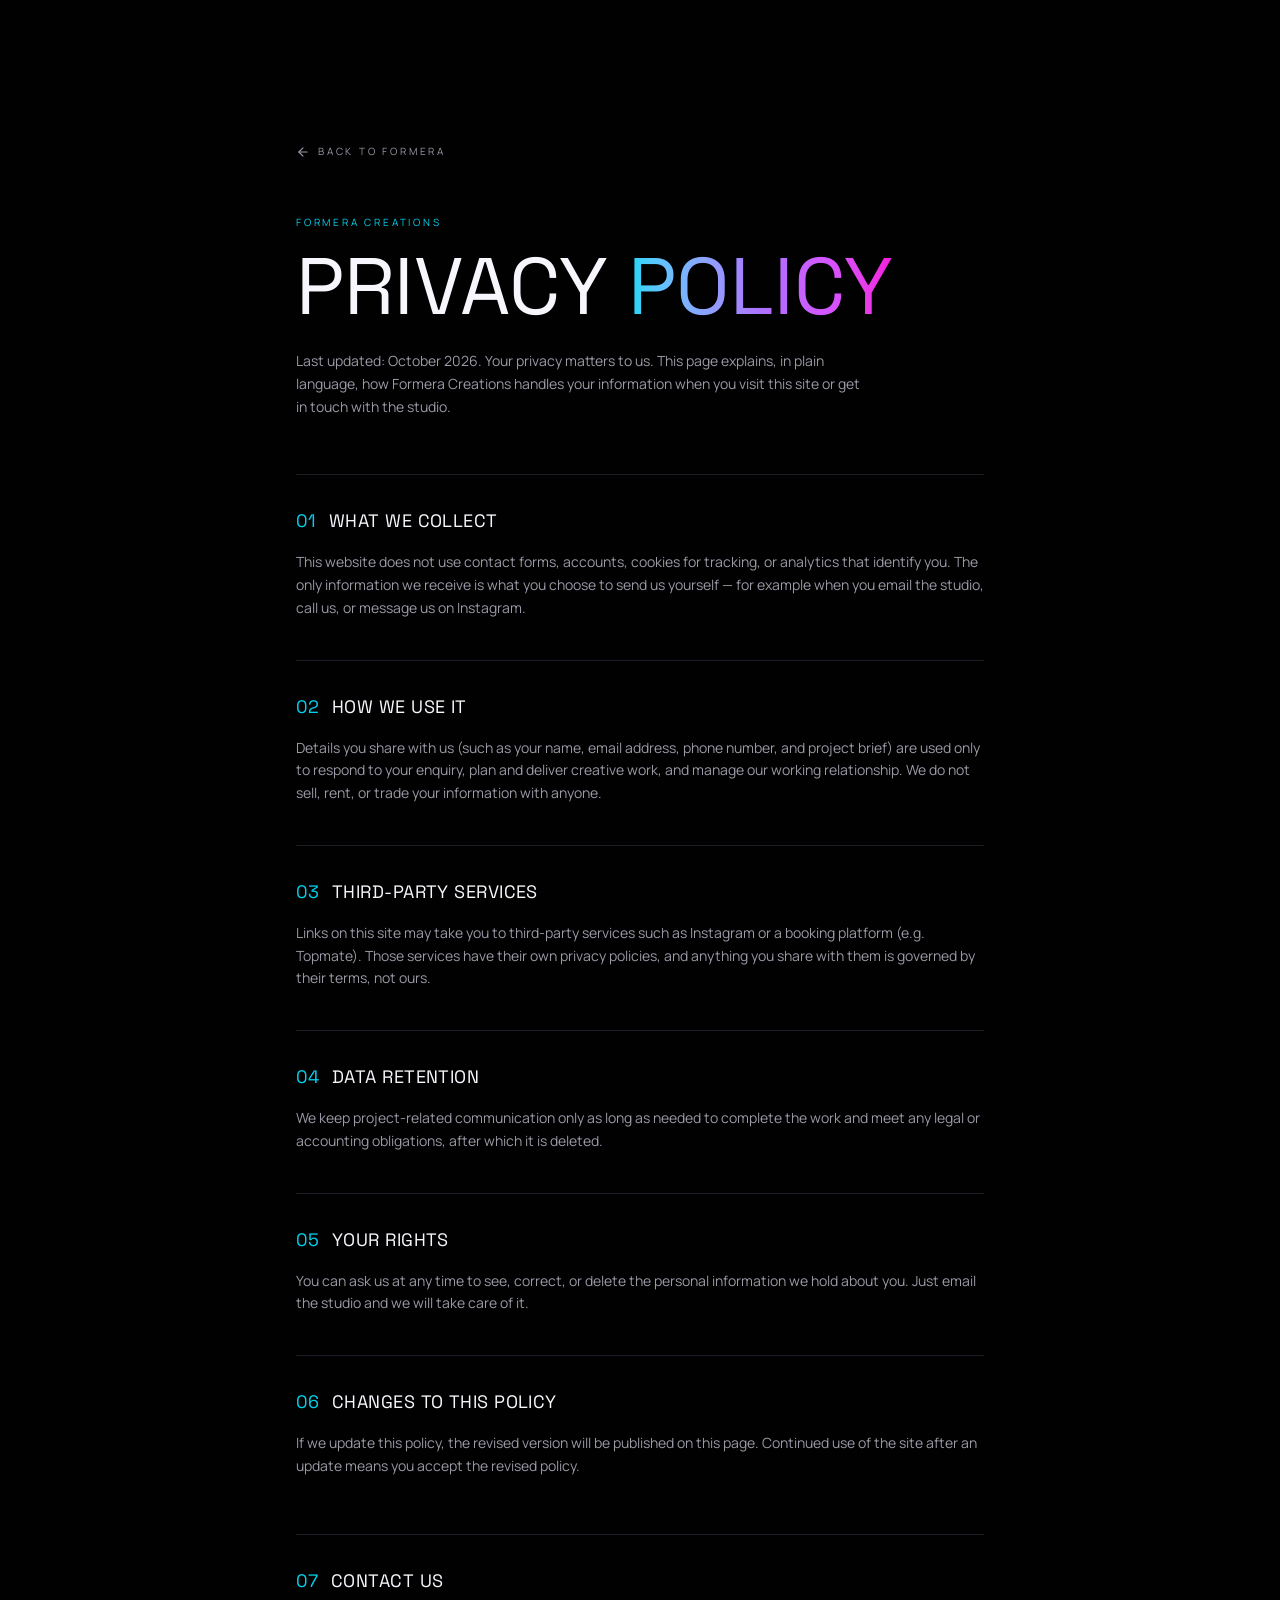
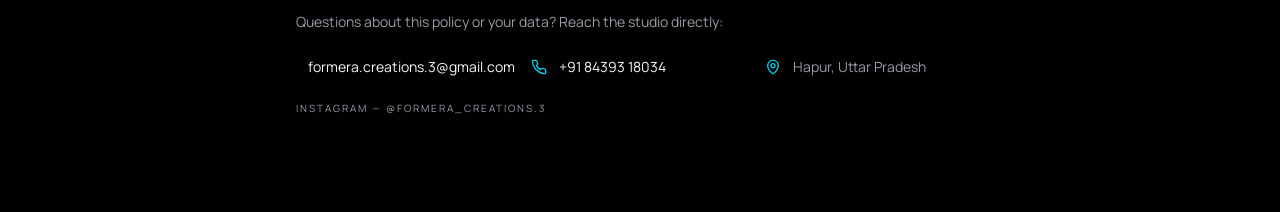
==== commit 75f3a4a8: "Add Google Analytics 4 tracking to privacy.html" ====
--- a/privacy.html
+++ b/privacy.html
@@ -1,6 +1,15 @@
-<!DOCTYPE html>
-<html lang="en-IN">
   <head>
+    
+<!-- Google Analytics 4 - FORMERA -->
+<script async src="https://www.googletagmanager.com/gtag/js?id=G-XXXXXXXXXX"></script>
+
+<script>
+  window.dataLayer = window.dataLayer || [];
+  function gtag(){dataLayer.push(arguments);}
+  gtag('js', new Date());
+
+  gtag('config', 'G-XXXXXXXXXX');
+</script>
     <meta charset="utf-8"/>
     <meta name="viewport" content="width=device-width, initial-scale=1"/>
     <title>Privacy Policy — Formera Creations</title>
@@ -10,7 +19,7 @@
     <meta property="og:description" content="How Formera Creations handles your information when you visit this site or contact the studio."/>
     <meta property="og:type" content="website"/>
     <meta name="twitter:card" content="summary"/>
-    <meta property="og:url" content="https://corridor-showcase.lovable.app/privacy"/>
+    <meta property="og:url" content="https://formera-08.github.io/formera-in/privacy.html"/>
     <meta property="og:site_name" content="Formera"/>
     <meta property="og:locale" content="en_IN"/>
     <meta name="twitter:title" content="Privacy Policy — Formera Creations"/>
@@ -20,11 +29,11 @@
     <link rel="stylesheet" href="https://fonts.googleapis.com/css2?family=Manrope:wght@400;500;600&amp;family=Space+Grotesk:wght@400;500;600;700&amp;display=swap"/>
     <link rel="stylesheet" href="css/styles.css"/>
     <link rel="icon" href="favicon.png" type="image/png"/>
-    <link rel="canonical" href="https://corridor-showcase.lovable.app/privacy"/>
-    <link rel="alternate" hreflang="en-IN" href="https://corridor-showcase.lovable.app/privacy"/>
-    <link rel="alternate" hreflang="x-default" href="https://corridor-showcase.lovable.app/privacy"/>
+    <link rel="canonical" href="https://formera-08.github.io/formera-in/privacy.html"/>
+    <link rel="alternate" hreflang="en-IN" href="https://formera-08.github.io/formera-in/privacy.html"/>
+    <link rel="alternate" hreflang="x-default" href="https://formera-08.github.io/formera-in/privacy.html"/>
     <script type="application/ld+json">
-      {"@context":"https://schema.org","@type":"BreadcrumbList","itemListElement":[{"@type":"ListItem","position":1,"name":"Home","item":"https://corridor-showcase.lovable.app/"},{"@type":"ListItem","position":2,"name":"Privacy Policy","item":"https://corridor-showcase.lovable.app/privacy"}]}
+      {"@context":"https://schema.org","@type":"BreadcrumbList","itemListElement":[{"@type":"ListItem","position":1,"name":"Home","item":"https://formera-08.github.io/formera-in//"},{"@type":"ListItem","position":2,"name":"Privacy Policy","item":"https://formera-08.github.io/formera-in//privacy"}]}
     </script>
   </head>
   <body>
